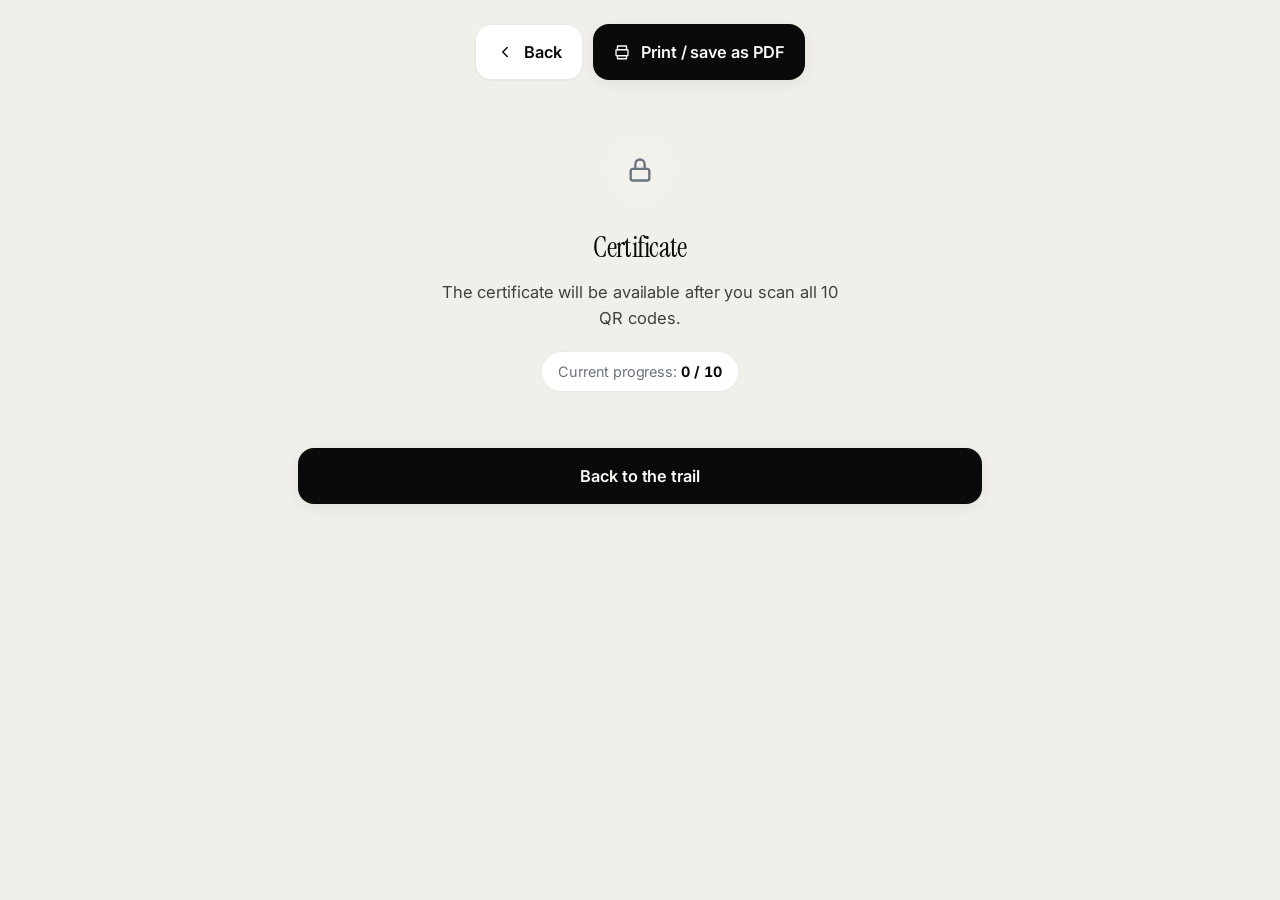
==== certifikat/index.html @ 3f669196 "Add gamification: QR-gated visits, bonus 11th stop, certificate QR-gating - /qr/?c=N now redirects w" ====
<!DOCTYPE html>
<html lang="cs">
<head>
  <meta charset="UTF-8">
  <meta name="viewport" content="width=device-width, initial-scale=1, viewport-fit=cover">
  <meta name="theme-color" content="#1d6d3e">
  <title>Certifikát – Naučná stezka Peliny</title>

  <link rel="preconnect" href="https://fonts.googleapis.com">
  <link rel="preconnect" href="https://fonts.gstatic.com" crossorigin>
  <link href="https://fonts.googleapis.com/css2?family=Inter:wght@400;500;600;700&family=Instrument+Serif&display=swap" rel="stylesheet">

  <link rel="stylesheet" href="../assets/css/style.css">
  <script src="../assets/js/app.js" defer></script>
</head>
<body class="cert-page">

  <div class="cert-actions">
    <a class="btn btn--secondary" id="backLink" href="../">
      <svg width="18" height="18" viewBox="0 0 24 24" fill="none" stroke="currentColor" stroke-width="2" stroke-linecap="round" stroke-linejoin="round" aria-hidden="true"><path d="m15 18-6-6 6-6"/></svg>
      <span id="backLabel">Zpět</span>
    </a>
    <button class="btn btn--primary" id="printBtn" type="button" hidden>
      <svg width="18" height="18" viewBox="0 0 24 24" fill="none" stroke="currentColor" stroke-width="1.8" stroke-linecap="round" stroke-linejoin="round" aria-hidden="true"><path d="M6 9V4h12v5"/><rect x="4" y="9" width="16" height="8" rx="1"/><path d="M6 17v4h12v-4"/></svg>
      <span id="printLabel">Vytisknout</span>
    </button>
  </div>

  <main id="certRoot">
    <p class="loading" id="loadingText"><span class="spinner"></span> Načítám…</p>
  </main>

  <script>
  window.addEventListener('DOMContentLoaded', async () => {
    const App = window.PelinyApp;
    const lang = App.detectLang();
    document.documentElement.lang = lang;
    document.title = App.t(lang, 'certificateTitle') + ' – Peliny';

    document.getElementById('backLabel').textContent = (lang === 'cs' ? 'Zpět' : 'Back');
    document.getElementById('printLabel').textContent = App.t(lang, 'certificatePrint');

    const root = document.getElementById('certRoot');

    try {
      const res = await fetch(App.dataFileUrl(lang, '../'), { cache: 'no-cache' });
      const data = await res.json();
      const allStations = data.stations || [];
      const { main } = App.splitStations(allStations);
      const visited = App.getVisited();
      const done = App.isMainCompleted(allStations, visited);

      if (!done) {
        const visitedCount = main.filter(s => visited.has(s.id)).length;
        root.innerHTML =
          '<div class="locked-screen">' +
            '<div class="locked-screen__icon">' +
              '<svg aria-hidden="true"><use href="#icon-lock"/></svg>' +
            '</div>' +
            '<h1 class="locked-screen__title">' + App.escapeHtml(App.t(lang, 'certificateTitle')) + '</h1>' +
            '<p class="locked-screen__text">' + App.escapeHtml(App.t(lang, 'certificateLocked')) + '</p>' +
            '<div class="locked-screen__progress">' +
              App.escapeHtml(App.t(lang, 'bonusLockedProgress')) + ': <b>' + visitedCount + ' / ' + main.length + '</b>' +
            '</div>' +
            '<div class="actions">' +
              '<a class="btn btn--primary" href="../?lang=' + lang + '">' +
                '<span>' + App.escapeHtml(App.t(lang, 'backToTrail')) + '</span>' +
              '</a>' +
            '</div>' +
          '</div>';
        return;
      }

      document.getElementById('printBtn').hidden = false;

      const name = App.getName();
      const today = new Date();
      const dateStr = today.toLocaleDateString(lang === 'en' ? 'en-GB' : 'cs-CZ', {
        day: 'numeric', month: 'long', year: 'numeric'
      });

      root.innerHTML =
        '<div class="cert" role="document">' +
          '<div class="cert__frame">' +
            '<div class="cert__eyebrow">' + App.escapeHtml(App.t(lang, 'certificateEyebrow')) + '</div>' +
            '<h1 class="cert__title">' + App.escapeHtml(App.t(lang, 'certificateTitle')) + '</h1>' +
            '<p class="cert__body">' + App.escapeHtml(App.t(lang, 'certificateBody1')) + '</p>' +
            '<div class="cert__name" id="certNameWrap">' +
              '<input class="cert__name-input" id="certNameInput" type="text" placeholder="' +
                App.escapeHtml(App.t(lang, 'certificateNamePlaceholder')) + '" value="' + App.escapeHtml(name) + '" autocomplete="name" maxlength="60">' +
            '</div>' +
            '<p class="cert__body">' + App.escapeHtml(App.t(lang, 'certificateBody2')) + '</p>' +
            '<ul class="cert__stations">' +
              main.map(s => '<li>' + App.escapeHtml(s.title) + '</li>').join('') +
            '</ul>' +
            '<div class="cert__meta">' +
              '<div class="cert__meta-item">' + App.escapeHtml(App.t(lang, 'certificateDate')) +
                '<b>' + dateStr + '</b></div>' +
              '<div class="cert__meta-item">' + (lang === 'cs' ? 'Místo' : 'Place') +
                '<b>' + App.escapeHtml(App.t(lang, 'certificatePlace')) + '</b></div>' +
            '</div>' +
          '</div>' +
        '</div>';

      const input = document.getElementById('certNameInput');
      input.addEventListener('input', () => App.setName(input.value));
      input.addEventListener('blur', () => App.setName(input.value));

      document.getElementById('printBtn').addEventListener('click', () => {
        App.setName(input.value);
        window.print();
      });
    } catch (e) {
      root.innerHTML = '<p class="error">' + App.escapeHtml(App.t(lang, 'loadError')) + '</p>';
      console.error(e);
    }
  });
  </script>

  <!-- SVG sprite (minimal for certificate page) -->
  <svg style="position:absolute;width:0;height:0;overflow:hidden" aria-hidden="true">
    <defs>
      <symbol id="icon-lock" viewBox="0 0 24 24" fill="none" stroke="currentColor" stroke-width="2" stroke-linecap="round" stroke-linejoin="round"><rect x="4" y="11" width="16" height="10" rx="2"/><path d="M8 11V7a4 4 0 1 1 8 0v4"/></symbol>
    </defs>
  </svg>
</body>
</html>
---- assets/css/style.css ----
/* ===================================================================
   Naučná stezka Peliny — modern styles
   =================================================================== */

:root {
  --bg:          #fbfaf7;
  --bg-card:     #ffffff;
  --bg-deep:     #f1efe9;
  --fg:          #0a0a0a;
  --fg-dim:      #404040;
  --muted:       #6b7280;
  --hairline:    #ebe9e3;
  --hairline-soft: #f3f1ec;

  --accent:      #1d6d3e;
  --accent-dim:  #164f2d;
  --accent-soft: #e5efe7;

  --amber:       #c58a1a;
  --amber-soft:  #fbf3dc;

  --danger:      #b03a2e;

  --radius-sm:   10px;
  --radius:      16px;
  --radius-lg:   22px;

  --shadow-sm:   0 1px 2px rgba(20, 20, 20, 0.04);
  --shadow:      0 4px 16px rgba(20, 20, 20, 0.06);
  --shadow-lg:   0 12px 32px rgba(20, 20, 20, 0.10);

  --font-sans:   "Inter", system-ui, -apple-system, "Segoe UI", sans-serif;
  --font-serif:  "Instrument Serif", ui-serif, "Iowan Old Style", Georgia, serif;

  --max:         760px;
}

@media (prefers-color-scheme: dark) {
  :root {
    --bg:          #111110;
    --bg-card:     #1b1b19;
    --bg-deep:     #0a0a09;
    --fg:          #f4f2ed;
    --fg-dim:      #c4c1b8;
    --muted:       #8a8680;
    --hairline:    #2a2a27;
    --hairline-soft: #1e1e1c;
    --accent:      #4fa06b;
    --accent-dim:  #69bb85;
    --accent-soft: #1e2e22;
    --amber:       #dda752;
    --amber-soft:  #2d2516;
    --shadow-sm:   0 1px 2px rgba(0, 0, 0, 0.3);
    --shadow:      0 4px 16px rgba(0, 0, 0, 0.4);
    --shadow-lg:   0 12px 32px rgba(0, 0, 0, 0.5);
  }
}

* { box-sizing: border-box; }

html {
  -webkit-text-size-adjust: 100%;
  scroll-behavior: smooth;
}

body {
  margin: 0;
  padding: 0;
  background: var(--bg);
  color: var(--fg);
  font-family: var(--font-sans);
  font-size: 16.5px;
  line-height: 1.6;
  min-height: 100vh;
  display: flex;
  flex-direction: column;
  -webkit-font-smoothing: antialiased;
  -moz-osx-font-smoothing: grayscale;
  letter-spacing: -0.005em;
}

a { color: var(--accent-dim); }

main {
  flex: 1;
  width: 100%;
  max-width: var(--max);
  margin: 0 auto;
  padding: 0 18px 40px;
}

/* ------------------------------------------------------------------ HERO (home) */

.hero {
  position: relative;
  width: 100%;
  aspect-ratio: 5 / 4;
  max-height: 62vh;
  overflow: hidden;
  background: var(--bg-deep);
}

.hero__image {
  position: absolute;
  inset: 0;
  width: 100%;
  height: 100%;
  object-fit: cover;
  object-position: center 35%;
}

.hero__overlay {
  position: absolute;
  inset: 0;
  background: linear-gradient(
    180deg,
    rgba(0, 0, 0, 0) 0%,
    rgba(0, 0, 0, 0.1) 50%,
    rgba(10, 10, 10, 0.78) 100%
  );
}

.hero__content {
  position: absolute;
  left: 0;
  right: 0;
  bottom: 0;
  padding: 28px 20px 30px;
  color: #fff;
  max-width: var(--max);
  margin: 0 auto;
}

.hero__eyebrow {
  display: inline-flex;
  align-items: center;
  gap: 8px;
  font-size: 0.75rem;
  text-transform: uppercase;
  letter-spacing: 0.2em;
  color: rgba(255, 255, 255, 0.8);
  margin-bottom: 10px;
  font-weight: 500;
}

.hero__eyebrow::before {
  content: "";
  width: 20px;
  height: 1px;
  background: currentColor;
}

.hero__title {
  font-family: var(--font-serif);
  font-weight: 400;
  font-size: clamp(2.3rem, 9vw, 3.2rem);
  line-height: 1.04;
  margin: 0 0 8px;
  text-shadow: 0 2px 20px rgba(0, 0, 0, 0.3);
  letter-spacing: -0.02em;
}

.hero__subtitle {
  margin: 0;
  font-size: 1.02rem;
  color: rgba(255, 255, 255, 0.92);
  text-shadow: 0 1px 10px rgba(0, 0, 0, 0.4);
  font-weight: 400;
}

/* ------------------------------------------------------------------ TOPBAR (station) */

.topbar {
  position: sticky;
  top: 0;
  z-index: 10;
  background: color-mix(in oklab, var(--bg) 92%, transparent);
  border-bottom: 1px solid var(--hairline);
  backdrop-filter: saturate(180%) blur(10px);
  -webkit-backdrop-filter: saturate(180%) blur(10px);
}

.topbar__inner {
  max-width: var(--max);
  margin: 0 auto;
  padding: 12px 18px;
  display: flex;
  align-items: center;
  gap: 14px;
}

.topbar__back {
  display: inline-flex;
  align-items: center;
  gap: 6px;
  color: var(--fg);
  text-decoration: none;
  font-weight: 500;
  font-size: 0.94rem;
  padding: 6px 10px 6px 6px;
  margin-left: -6px;
  border-radius: 999px;
  transition: background 0.12s ease;
}

.topbar__back:active { background: var(--hairline-soft); }

.topbar__progress {
  flex: 1;
  display: flex;
  flex-direction: column;
  gap: 5px;
  align-items: flex-end;
  min-width: 0;
  max-width: 200px;
}

.topbar__progress-text {
  font-size: 0.75rem;
  color: var(--muted);
  font-variant-numeric: tabular-nums;
  font-weight: 500;
}

.topbar__progress-bar {
  width: 100%;
  height: 3px;
  background: var(--hairline);
  border-radius: 999px;
  overflow: hidden;
}

.topbar__progress-fill {
  height: 100%;
  background: var(--accent);
  border-radius: 999px;
  transition: width 0.5s cubic-bezier(0.2, 0.6, 0.2, 1);
}

/* ------------------------------------------------------------------ HOME */

.intro {
  font-size: 1.08rem;
  color: var(--fg-dim);
  margin: 24px 0 22px;
  line-height: 1.55;
  max-width: 52ch;
}

.stats {
  display: flex;
  gap: 8px;
  margin: 0 0 28px;
  padding: 0;
  list-style: none;
}

.stats li {
  flex: 1;
  background: var(--bg-card);
  border: 1px solid var(--hairline);
  border-radius: var(--radius);
  padding: 14px 12px;
  text-align: center;
  box-shadow: var(--shadow-sm);
}

.stats__value {
  display: block;
  font-family: var(--font-serif);
  font-size: 1.6rem;
  font-weight: 400;
  color: var(--fg);
  line-height: 1;
  margin-bottom: 4px;
  letter-spacing: -0.02em;
}

.stats__label {
  display: block;
  font-size: 0.72rem;
  color: var(--muted);
  text-transform: uppercase;
  letter-spacing: 0.09em;
  font-weight: 500;
}

.progress-banner {
  margin: 0 0 22px;
  padding: 14px 16px;
  background: var(--accent-soft);
  border-radius: var(--radius);
  display: flex;
  align-items: center;
  gap: 12px;
  font-size: 0.92rem;
  color: var(--accent-dim);
  border: 1px solid color-mix(in oklab, var(--accent) 18%, transparent);
}

.progress-banner__count {
  font-weight: 600;
  font-variant-numeric: tabular-nums;
}

.progress-banner__reset {
  margin-left: auto;
  background: transparent;
  border: none;
  color: var(--accent-dim);
  font-size: 0.85rem;
  text-decoration: underline;
  cursor: pointer;
  padding: 4px 0;
  font-family: inherit;
}

.section-heading {
  font-family: var(--font-serif);
  font-size: 1.4rem;
  font-weight: 400;
  color: var(--fg);
  margin: 30px 0 14px;
  letter-spacing: -0.015em;
}

/* ------------------------------------------------------------------ STATION LIST */

.stations {
  list-style: none;
  padding: 0;
  margin: 0;
  display: flex;
  flex-direction: column;
  gap: 10px;
}

.station-link {
  display: flex;
  align-items: stretch;
  gap: 0;
  background: var(--bg-card);
  border: 1px solid var(--hairline);
  border-radius: var(--radius);
  text-decoration: none;
  color: var(--fg);
  overflow: hidden;
  transition: transform 0.12s ease, box-shadow 0.15s ease;
  box-shadow: var(--shadow-sm);
  padding: 0;
  min-height: 88px;
}

.station-link:hover {
  box-shadow: var(--shadow);
}

.station-link:active {
  transform: scale(0.99);
}

.station-link__thumb {
  flex-shrink: 0;
  width: 88px;
  height: auto;
  position: relative;
  background: var(--bg-deep);
  display: flex;
  align-items: center;
  justify-content: center;
  overflow: hidden;
}

.station-link__thumb img {
  width: 100%;
  height: 100%;
  object-fit: cover;
  display: block;
}

.station-link__thumb--icon {
  background: linear-gradient(135deg, var(--accent) 0%, var(--accent-dim) 100%);
}

.station-link__thumb svg {
  width: 40px;
  height: 40px;
  color: rgba(255, 255, 255, 0.95);
  stroke-width: 1.5;
}

.station-link__num {
  position: absolute;
  top: 8px;
  left: 8px;
  background: rgba(255, 255, 255, 0.96);
  color: var(--fg);
  min-width: 26px;
  height: 26px;
  padding: 0 8px;
  border-radius: 999px;
  font-size: 0.78rem;
  font-weight: 600;
  display: inline-flex;
  align-items: center;
  justify-content: center;
  line-height: 1;
  box-shadow: 0 2px 6px rgba(0, 0, 0, 0.15);
  font-variant-numeric: tabular-nums;
  letter-spacing: 0.02em;
}

.station-link__body {
  flex: 1;
  padding: 14px 14px 14px 16px;
  display: flex;
  flex-direction: column;
  justify-content: center;
  min-width: 0;
}

.station-link__title {
  font-family: var(--font-serif);
  font-size: 1.2rem;
  font-weight: 400;
  margin: 0 0 3px;
  color: var(--fg);
  line-height: 1.2;
  letter-spacing: -0.01em;
}

.station-link__subtitle {
  font-size: 0.86rem;
  color: var(--muted);
  margin: 0;
  line-height: 1.3;
  overflow: hidden;
  text-overflow: ellipsis;
  display: -webkit-box;
  -webkit-line-clamp: 1;
  -webkit-box-orient: vertical;
}

.station-link__arrow {
  align-self: center;
  padding: 0 16px 0 8px;
  color: var(--muted);
  flex-shrink: 0;
  display: flex;
}

.station-link__arrow svg {
  width: 18px;
  height: 18px;
}

/* Visited state */
.station-link.is-visited .station-link__num {
  background: var(--accent);
  color: #fff;
}

.station-link.is-visited .station-link__num svg {
  width: 12px;
  height: 12px;
  stroke-width: 3;
}

.station-link.is-visited .station-link__title {
  color: var(--fg-dim);
}

/* ------------------------------------------------------------------ STATION DETAIL */

.station {
  padding-top: 4px;
}

.station__eyebrow {
  display: inline-flex;
  align-items: center;
  gap: 8px;
  font-size: 0.73rem;
  text-transform: uppercase;
  letter-spacing: 0.16em;
  color: var(--accent-dim);
  font-weight: 600;
  margin-top: 22px;
  margin-bottom: 8px;
}

.station__eyebrow::before {
  content: "";
  width: 16px;
  height: 1px;
  background: currentColor;
}

.station__title {
  font-family: var(--font-serif);
  font-size: clamp(2rem, 7.5vw, 2.8rem);
  font-weight: 400;
  line-height: 1.08;
  margin: 0 0 10px;
  letter-spacing: -0.02em;
  color: var(--fg);
}

.station__subtitle {
  font-size: 1.05rem;
  color: var(--muted);
  margin: 0 0 22px;
}

.station__media {
  margin: 4px -18px 24px;
  background: var(--bg-deep);
  aspect-ratio: 3 / 2;
  overflow: hidden;
  position: relative;
  display: flex;
  align-items: center;
  justify-content: center;
}

.station__media img {
  width: 100%;
  height: 100%;
  object-fit: cover;
  display: block;
}

.station__media--icon {
  background: linear-gradient(135deg, var(--accent) 0%, var(--accent-dim) 100%);
}

.station__media--icon svg {
  width: 26%;
  max-width: 130px;
  height: auto;
  color: rgba(255, 255, 255, 0.94);
  stroke-width: 1.5;
}

.station__text {
  font-size: 1.07rem;
  line-height: 1.65;
  color: var(--fg-dim);
}

.station__text p {
  margin: 0 0 16px;
}

.station__text p:first-of-type {
  font-size: 1.12rem;
  color: var(--fg);
  line-height: 1.55;
  font-weight: 420;
}

.station__text p:last-child {
  margin-bottom: 0;
}

/* ------------------------------------------------------------------ AUDIO PLAYER */

.audio {
  margin: 28px 0;
  padding: 14px 16px;
  background: var(--bg-card);
  border-radius: var(--radius-lg);
  border: 1px solid var(--hairline);
  box-shadow: var(--shadow-sm);
  display: flex;
  align-items: center;
  gap: 14px;
}

.audio__btn {
  flex-shrink: 0;
  width: 54px;
  height: 54px;
  border-radius: 50%;
  background: var(--accent);
  color: #fff;
  border: none;
  display: flex;
  align-items: center;
  justify-content: center;
  cursor: pointer;
  transition: transform 0.1s ease, background 0.15s ease;
  padding: 0;
  box-shadow: 0 4px 12px rgba(29, 109, 62, 0.3);
}

.audio__btn:active { transform: scale(0.94); }
.audio__btn:hover { background: var(--accent-dim); }

.audio__btn svg {
  width: 20px;
  height: 20px;
  margin-left: 2px;
}

.audio__btn[data-state="playing"] svg {
  margin-left: 0;
}

.audio__label {
  flex: 1;
  min-width: 0;
}

.audio__title {
  font-weight: 600;
  color: var(--fg);
  font-size: 0.98rem;
  margin: 0 0 2px;
  display: flex;
  align-items: center;
  gap: 8px;
}

.audio__badge {
  font-size: 0.68rem;
  font-weight: 600;
  background: var(--amber-soft);
  color: var(--amber);
  padding: 2px 7px;
  border-radius: 999px;
  letter-spacing: 0.04em;
  text-transform: uppercase;
}

.audio__hint {
  font-size: 0.83rem;
  color: var(--muted);
  margin: 0;
  font-variant-numeric: tabular-nums;
}

/* ------------------------------------------------------------------ ACTIONS */

.actions {
  display: flex;
  flex-direction: column;
  gap: 10px;
  margin-top: 32px;
}

.btn {
  display: flex;
  align-items: center;
  justify-content: center;
  gap: 10px;
  text-decoration: none;
  padding: 16px 20px;
  border-radius: var(--radius);
  font-size: 1.02rem;
  font-weight: 600;
  min-height: 56px;
  border: none;
  cursor: pointer;
  font-family: inherit;
  line-height: 1.25;
  text-align: center;
  transition: transform 0.1s ease, box-shadow 0.15s ease, background 0.15s ease;
  letter-spacing: -0.005em;
}

.btn:active { transform: translateY(1px); }

.btn--primary {
  background: var(--fg);
  color: var(--bg);
  box-shadow: var(--shadow);
}

.btn--primary:hover {
  background: #2a2a2a;
}

.btn--primary:active {
  background: #000;
}

.btn--secondary {
  background: var(--bg-card);
  color: var(--fg);
  border: 1px solid var(--hairline);
  box-shadow: var(--shadow-sm);
}

.btn--secondary:hover {
  border-color: var(--muted);
}

.btn__content {
  display: flex;
  flex-direction: column;
  align-items: center;
  line-height: 1.2;
}

.btn__meta {
  display: block;
  font-size: 0.76rem;
  font-weight: 500;
  opacity: 0.75;
  margin-top: 2px;
}

.btn svg {
  width: 18px;
  height: 18px;
  flex-shrink: 0;
}

/* ------------------------------------------------------------------ STATES */

.loading,
.error {
  padding: 40px 20px;
  text-align: center;
  color: var(--muted);
  font-size: 0.95rem;
}

.error {
  color: var(--danger);
}

.spinner {
  display: inline-block;
  width: 22px;
  height: 22px;
  border: 2.5px solid var(--hairline);
  border-top-color: var(--accent);
  border-radius: 50%;
  animation: spin 0.7s linear infinite;
  margin-right: 10px;
  vertical-align: -5px;
}

@keyframes spin {
  to { transform: rotate(360deg); }
}

/* ------------------------------------------------------------------ FOOTER */

.site-footer {
  margin-top: auto;
  padding: 32px 20px 40px;
  text-align: center;
  color: var(--muted);
  font-size: 0.82rem;
  border-top: 1px solid var(--hairline);
  background: var(--bg);
}

.site-footer a {
  color: var(--fg-dim);
  text-decoration: none;
  font-weight: 500;
  border-bottom: 1px solid var(--hairline);
  padding-bottom: 1px;
}

.site-footer a:hover {
  color: var(--accent-dim);
  border-bottom-color: var(--accent);
}

.site-footer__row {
  margin: 0 0 4px;
}

.site-footer__row:last-child {
  margin-bottom: 0;
}

/* ------------------------------------------------------------------ BONUS / LOCKED STATES */

.section-heading--bonus {
  display: flex;
  align-items: center;
  gap: 10px;
  margin-top: 36px;
}

.section-heading__badge {
  font-size: 0.68rem;
  font-weight: 700;
  letter-spacing: 0.08em;
  background: var(--amber-soft);
  color: var(--amber);
  padding: 4px 9px;
  border-radius: 999px;
  text-transform: uppercase;
  font-family: var(--font-sans);
}

.station-link--bonus {
  border-color: color-mix(in oklab, var(--amber) 25%, var(--hairline));
  background: linear-gradient(180deg,
    color-mix(in oklab, var(--amber-soft) 55%, var(--bg-card)) 0%,
    var(--bg-card) 60%);
}

.station-link--bonus .station-link__thumb--icon {
  background: linear-gradient(135deg, var(--amber) 0%, #e5a92f 100%);
}

.station-link--bonus .station-link__num {
  background: var(--amber);
  color: #fff;
}

.station-link--locked {
  opacity: 0.78;
  border-style: dashed;
  border-color: var(--hairline);
  background: var(--bg-deep);
  pointer-events: auto;
}

.station-link--locked .station-link__thumb--icon,
.station-link--locked .station-link__thumb img {
  filter: grayscale(0.9) brightness(0.85);
}

.station-link--locked .station-link__thumb--icon {
  background: linear-gradient(135deg, #7a7a7a 0%, #555 100%);
}

.station-link--locked .station-link__title {
  color: var(--muted);
}

.station-link__lock {
  position: absolute;
  top: 6px;
  right: 6px;
  width: 26px;
  height: 26px;
  background: rgba(30, 30, 30, 0.72);
  color: #fff;
  border-radius: 999px;
  display: flex;
  align-items: center;
  justify-content: center;
  backdrop-filter: blur(6px);
}

.station-link__lock svg {
  width: 14px;
  height: 14px;
}

.station-link__badge {
  display: inline-flex;
  align-items: center;
  gap: 4px;
  font-size: 0.67rem;
  font-weight: 700;
  letter-spacing: 0.06em;
  background: var(--amber);
  color: #fff;
  padding: 3px 8px;
  border-radius: 999px;
  margin-top: 4px;
  text-transform: uppercase;
  width: fit-content;
}

.station-link__badge svg {
  width: 11px;
  height: 11px;
}

/* ------------------------------------------------------------------ COMPLETION */

.completion-card {
  margin: 0 0 24px;
  padding: 22px 20px;
  background: linear-gradient(135deg,
    color-mix(in oklab, var(--amber-soft) 80%, var(--bg-card)),
    var(--bg-card));
  border: 1px solid color-mix(in oklab, var(--amber) 25%, var(--hairline));
  border-radius: var(--radius-lg);
  box-shadow: var(--shadow);
  position: relative;
  overflow: hidden;
}

.completion-card::before {
  content: "";
  position: absolute;
  top: -30px; right: -30px;
  width: 120px; height: 120px;
  background: radial-gradient(circle, var(--amber) 0%, transparent 70%);
  opacity: 0.18;
  pointer-events: none;
}

.completion-card__eyebrow {
  display: inline-flex;
  align-items: center;
  gap: 8px;
  font-size: 0.72rem;
  font-weight: 700;
  text-transform: uppercase;
  letter-spacing: 0.12em;
  color: var(--amber);
  margin-bottom: 8px;
}

.completion-card__title {
  font-family: var(--font-serif);
  font-size: 1.4rem;
  font-weight: 400;
  margin: 0 0 6px;
  line-height: 1.2;
  letter-spacing: -0.015em;
}

.completion-card__text {
  font-size: 0.95rem;
  color: var(--fg-dim);
  margin: 0 0 14px;
  line-height: 1.5;
}

.completion-card__actions {
  display: flex;
  flex-wrap: wrap;
  gap: 8px;
}

.completion-card__actions .btn {
  min-height: 44px;
  padding: 10px 16px;
  font-size: 0.92rem;
  flex: 1;
  min-width: 140px;
}

/* ------------------------------------------------------------------ STATION-DETAIL: LOCKED BONUS */

.locked-screen {
  text-align: center;
  padding: 40px 20px 24px;
}

.locked-screen__icon {
  width: 68px;
  height: 68px;
  background: var(--hairline-soft);
  border-radius: 50%;
  display: inline-flex;
  align-items: center;
  justify-content: center;
  margin-bottom: 20px;
  color: var(--muted);
}

.locked-screen__icon svg {
  width: 28px;
  height: 28px;
}

.locked-screen__title {
  font-family: var(--font-serif);
  font-size: 1.8rem;
  font-weight: 400;
  margin: 0 0 10px;
  letter-spacing: -0.02em;
}

.locked-screen__text {
  color: var(--fg-dim);
  max-width: 42ch;
  margin: 0 auto 20px;
  line-height: 1.55;
}

.locked-screen__progress {
  display: inline-block;
  background: var(--bg-card);
  border: 1px solid var(--hairline);
  border-radius: 999px;
  padding: 8px 16px;
  font-size: 0.9rem;
  color: var(--muted);
  margin-bottom: 24px;
}

.locked-screen__progress b {
  color: var(--fg);
  font-variant-numeric: tabular-nums;
}

/* ------------------------------------------------------------------ NEXT-STOP GUIDANCE */

.next-guidance {
  margin: 26px 0 0;
  padding: 18px 18px 16px;
  background: var(--bg-card);
  border: 1px solid var(--hairline);
  border-radius: var(--radius);
  box-shadow: var(--shadow-sm);
}

.next-guidance__title {
  display: flex;
  align-items: center;
  gap: 10px;
  font-family: var(--font-serif);
  font-size: 1.1rem;
  margin: 0 0 6px;
  font-weight: 400;
  letter-spacing: -0.01em;
}

.next-guidance__title svg {
  width: 18px;
  height: 18px;
  color: var(--accent);
}

.next-guidance__text {
  margin: 0 0 14px;
  font-size: 0.94rem;
  color: var(--muted);
  line-height: 1.5;
}

.next-guidance__actions {
  display: flex;
  flex-direction: column;
  gap: 8px;
}

.next-guidance__skip {
  display: block;
  text-align: center;
  color: var(--muted);
  font-size: 0.82rem;
  margin-top: 6px;
  text-decoration: underline;
  padding: 4px;
}

/* ------------------------------------------------------------------ QR NOTE */

.qr-note {
  margin: 12px 0 0;
  padding: 10px 14px;
  border-left: 3px solid var(--amber);
  background: color-mix(in oklab, var(--amber-soft) 35%, var(--bg-card));
  border-radius: var(--radius-sm);
  font-size: 0.86rem;
  color: var(--fg-dim);
  line-height: 1.5;
}

.qr-note--muted {
  border-color: var(--hairline);
  background: var(--bg-card);
  color: var(--muted);
}

/* ------------------------------------------------------------------ TOAST */

.toast-host {
  position: fixed;
  left: 0;
  right: 0;
  bottom: calc(20px + env(safe-area-inset-bottom));
  display: flex;
  flex-direction: column;
  align-items: center;
  gap: 8px;
  pointer-events: none;
  z-index: 50;
  padding: 0 20px;
}

.toast {
  display: inline-flex;
  align-items: center;
  gap: 10px;
  background: var(--accent);
  color: #fff;
  padding: 12px 18px;
  border-radius: 999px;
  box-shadow: var(--shadow-lg);
  font-size: 0.92rem;
  font-weight: 500;
  opacity: 0;
  transform: translateY(12px);
  transition: opacity 0.3s ease, transform 0.3s cubic-bezier(0.2, 0.7, 0.2, 1);
  pointer-events: auto;
  max-width: 420px;
}

.toast.is-visible {
  opacity: 1;
  transform: translateY(0);
}

.toast--warn {
  background: var(--amber);
}

/* ------------------------------------------------------------------ LANG SWITCH */

.lang-switch {
  display: inline-flex;
  gap: 2px;
  padding: 3px;
  border-radius: 999px;
  font-size: 0.72rem;
  font-weight: 600;
  letter-spacing: 0.06em;
}

.lang-switch a {
  padding: 6px 11px;
  color: inherit;
  text-decoration: none;
  border-radius: 999px;
  line-height: 1;
  transition: background 0.15s ease;
}

.lang-switch--hero {
  position: absolute;
  top: max(14px, env(safe-area-inset-top));
  right: 14px;
  z-index: 5;
  background: rgba(255, 255, 255, 0.14);
  border: 1px solid rgba(255, 255, 255, 0.28);
  -webkit-backdrop-filter: blur(14px);
  backdrop-filter: blur(14px);
  color: #fff;
}

.lang-switch--hero a.is-active {
  background: rgba(255, 255, 255, 0.95);
  color: var(--fg);
}

.lang-switch--topbar {
  background: var(--hairline-soft);
  flex-shrink: 0;
  color: var(--muted);
}

.lang-switch--topbar a.is-active {
  background: var(--bg-card);
  color: var(--fg);
  box-shadow: var(--shadow-sm);
}

/* ------------------------------------------------------------------ UTIL */

.sr-only {
  position: absolute;
  width: 1px; height: 1px;
  padding: 0; margin: -1px;
  overflow: hidden;
  clip: rect(0, 0, 0, 0);
  white-space: nowrap;
  border: 0;
}

@media print {
  .topbar, .actions, .audio, .site-footer, .next-guidance, .lang-switch { display: none; }
  body { background: #fff; color: #000; }
}

/* ------------------------------------------------------------------ CERTIFICATE */

.cert-page {
  min-height: 100vh;
  background: var(--bg-deep);
  padding: 24px 16px 40px;
}

.cert-actions {
  max-width: 720px;
  margin: 0 auto 16px;
  display: flex;
  justify-content: space-between;
  gap: 10px;
  flex-wrap: wrap;
}

.cert {
  max-width: 720px;
  margin: 0 auto;
  background: #fffef9;
  color: #1a1a1a;
  border: 1px solid #d9cfb0;
  border-radius: 8px;
  padding: 48px 36px 56px;
  box-shadow: 0 10px 30px rgba(0, 0, 0, 0.15);
  position: relative;
  text-align: center;
  font-family: var(--font-serif);
}

.cert::before,
.cert::after {
  content: "";
  position: absolute;
  left: 16px;
  right: 16px;
  height: 3px;
  background: linear-gradient(90deg,
    transparent 0, var(--amber) 10%, var(--amber) 90%, transparent 100%);
}

.cert::before { top: 16px; }
.cert::after  { bottom: 16px; }

.cert__frame {
  border: 1px solid #dcd0a8;
  padding: 36px 28px;
  border-radius: 4px;
}

.cert__eyebrow {
  font-family: var(--font-sans);
  font-size: 0.72rem;
  text-transform: uppercase;
  letter-spacing: 0.3em;
  color: var(--amber);
  font-weight: 600;
  margin-bottom: 16px;
}

.cert__title {
  font-size: clamp(2rem, 7vw, 2.8rem);
  font-weight: 400;
  letter-spacing: -0.015em;
  margin: 0 0 24px;
  line-height: 1.1;
}

.cert__body {
  font-family: var(--font-sans);
  font-size: 1.02rem;
  color: #2a2a2a;
  line-height: 1.55;
  margin: 0 0 18px;
}

.cert__name {
  font-family: var(--font-serif);
  font-size: clamp(1.6rem, 5vw, 2rem);
  font-weight: 400;
  margin: 18px 0;
  color: #0a0a0a;
  letter-spacing: -0.01em;
  min-height: 2.2em;
  line-height: 1.2;
  padding: 6px 10px;
  border-bottom: 1.5px solid #c7b682;
  display: inline-block;
  min-width: 60%;
}

.cert__name-input {
  font-family: var(--font-serif);
  font-size: clamp(1.4rem, 4.8vw, 1.8rem);
  font-weight: 400;
  border: none;
  border-bottom: 1.5px dashed #c7b682;
  background: transparent;
  text-align: center;
  padding: 4px 10px;
  width: 80%;
  color: #0a0a0a;
  letter-spacing: -0.01em;
}

.cert__name-input:focus {
  outline: none;
  border-bottom-color: var(--amber);
}

.cert__meta {
  display: flex;
  justify-content: space-around;
  gap: 16px;
  font-family: var(--font-sans);
  font-size: 0.85rem;
  color: #555;
  margin-top: 28px;
  padding-top: 20px;
  border-top: 1px solid #e3d9b8;
  flex-wrap: wrap;
}

.cert__meta-item b {
  display: block;
  color: #0a0a0a;
  font-weight: 600;
  font-size: 0.92rem;
  margin-top: 2px;
}

.cert__stations {
  list-style: none;
  padding: 0;
  margin: 24px 0 0;
  display: grid;
  grid-template-columns: repeat(2, 1fr);
  gap: 4px 16px;
  text-align: left;
  font-family: var(--font-sans);
  font-size: 0.82rem;
  color: #555;
}

.cert__stations li::before {
  content: "✓ ";
  color: var(--amber);
  font-weight: 700;
}

@media (max-width: 520px) {
  .cert { padding: 30px 18px 38px; }
  .cert__frame { padding: 24px 14px; }
  .cert__stations { grid-template-columns: 1fr; }
}

@media print {
  .cert-page { background: #fff; padding: 0; }
  .cert-actions { display: none; }
  .cert { box-shadow: none; border: 1px solid #aaa; }
  @page { margin: 12mm; }
}

/* Prefer reduced motion */
@media (prefers-reduced-motion: reduce) {
  * { transition: none !important; animation: none !important; }
}
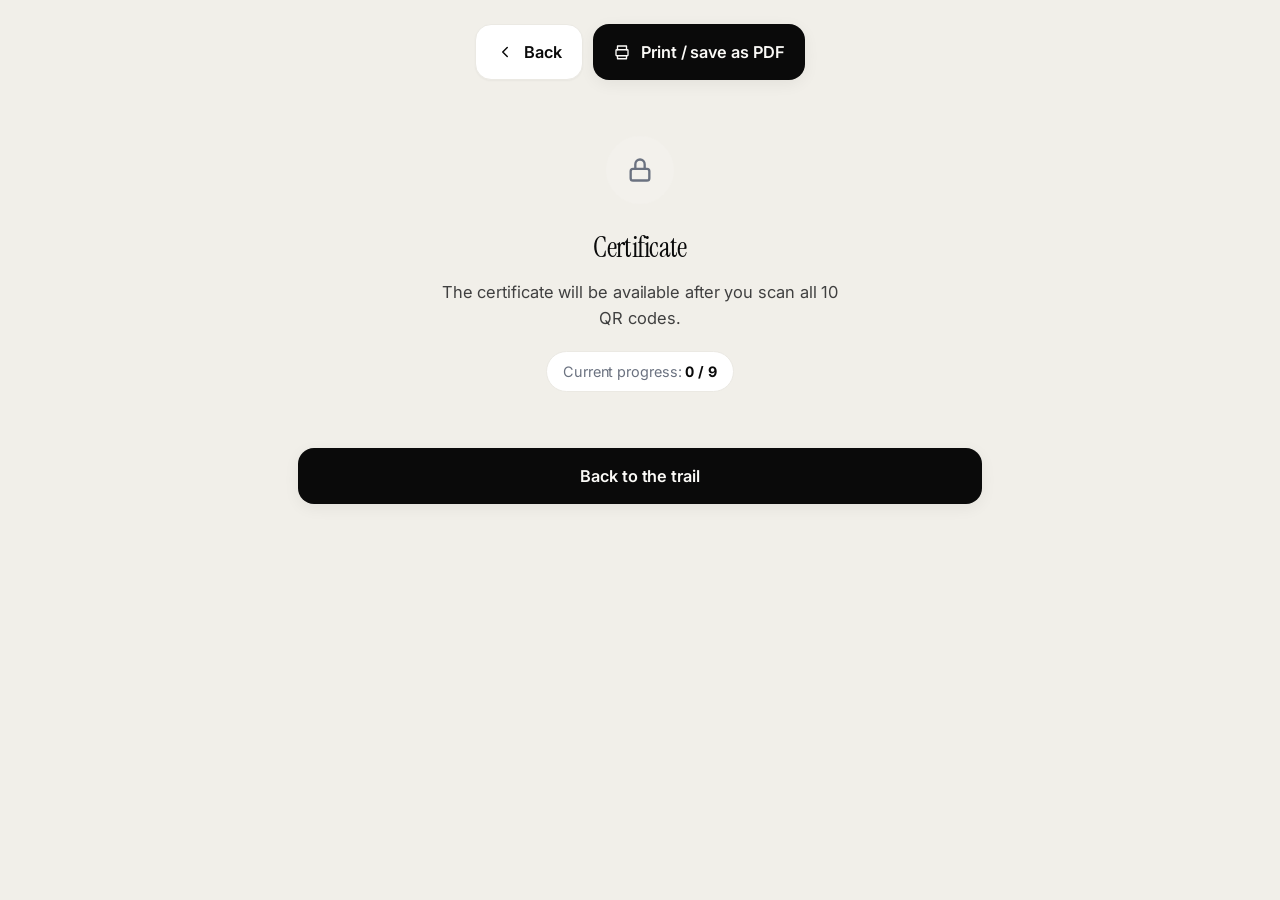
==== commit 54c9496b: "Add PWA: manifest, service worker, install UX, offline cache - manifest.json with 192/512 icons + ma" ====
--- a/certifikat/index.html
+++ b/certifikat/index.html
@@ -9,6 +9,12 @@
   <link rel="preconnect" href="https://fonts.googleapis.com">
   <link rel="preconnect" href="https://fonts.gstatic.com" crossorigin>
   <link href="https://fonts.googleapis.com/css2?family=Inter:wght@400;500;600;700&family=Instrument+Serif&display=swap" rel="stylesheet">
+
+  <link rel="manifest" href="../manifest.json">
+  <link rel="apple-touch-icon" href="../assets/icons/apple-touch-icon.png">
+  <meta name="apple-mobile-web-app-capable" content="yes">
+  <meta name="apple-mobile-web-app-status-bar-style" content="default">
+  <meta name="apple-mobile-web-app-title" content="Peliny">
 
   <link rel="stylesheet" href="../assets/css/style.css">
   <script src="../assets/js/app.js" defer></script>
--- a/assets/css/style.css
+++ b/assets/css/style.css
@@ -168,6 +168,29 @@
   font-weight: 400;
 }
 
+.hero__credit {
+  position: absolute;
+  right: 10px;
+  bottom: 6px;
+  font-size: 0.68rem;
+  color: rgba(255, 255, 255, 0.72);
+  text-shadow: 0 1px 3px rgba(0, 0, 0, 0.6);
+  z-index: 3;
+  padding: 2px 4px;
+  letter-spacing: 0.01em;
+}
+
+.hero__credit a {
+  color: inherit;
+  text-decoration: none;
+  border-bottom: 1px dotted rgba(255, 255, 255, 0.4);
+}
+
+.hero__credit a:hover {
+  color: #fff;
+  border-bottom-color: #fff;
+}
+
 /* ------------------------------------------------------------------ TOPBAR (station) */
 
 .topbar {
@@ -561,6 +584,215 @@
 
 .station__text p:last-child {
   margin-bottom: 0;
+}
+
+/* ------------------------------------------------------------------ GALLERY (top carousel) */
+
+.station__gallery {
+  position: relative;
+  margin: 4px -18px 24px;
+  background: var(--bg-deep);
+  aspect-ratio: 3 / 2;
+  overflow: hidden;
+}
+
+/* Fallback for browsers without aspect-ratio support (older Safari/FF) */
+@supports not (aspect-ratio: 3/2) {
+  .station__gallery { padding-top: 66.666%; position: relative; height: 0; }
+  .station__gallery-scroll { position: absolute; inset: 0; }
+}
+
+.station__gallery-scroll {
+  width: 100%;
+  height: 100%;
+  display: flex;
+  overflow-x: auto;
+  overflow-y: hidden;
+  scroll-snap-type: x mandatory;
+  scrollbar-width: none;
+  -webkit-overflow-scrolling: touch;
+}
+
+.station__gallery-scroll::-webkit-scrollbar { display: none; }
+
+.station__gallery-item {
+  flex: 0 0 100%;
+  width: 100%;
+  height: 100%;
+  scroll-snap-align: start;
+  position: relative;
+}
+
+.station__gallery-item img {
+  width: 100%;
+  height: 100%;
+  object-fit: cover;
+  display: block;
+  cursor: zoom-in;
+}
+
+.station__gallery-caption {
+  position: absolute;
+  left: 16px;
+  right: 16px;
+  bottom: 34px;
+  color: rgba(255, 255, 255, 0.96);
+  font-size: 0.85rem;
+  line-height: 1.35;
+  text-shadow: 0 1px 8px rgba(0, 0, 0, 0.85);
+  padding: 0;
+  max-height: 3em;
+  overflow: hidden;
+  text-overflow: ellipsis;
+  display: -webkit-box;
+  -webkit-line-clamp: 2;
+  -webkit-box-orient: vertical;
+  pointer-events: none;
+}
+
+.station__gallery-dots {
+  position: absolute;
+  left: 0;
+  right: 0;
+  bottom: 10px;
+  display: flex;
+  justify-content: center;
+  gap: 7px;
+  pointer-events: none;
+}
+
+.station__gallery-dot {
+  width: 7px;
+  height: 7px;
+  border-radius: 50%;
+  background: rgba(255, 255, 255, 0.55);
+  border: none;
+  padding: 0;
+  transition: background 0.2s ease, transform 0.2s ease;
+  pointer-events: auto;
+  cursor: pointer;
+  box-shadow: 0 1px 3px rgba(0, 0, 0, 0.4);
+}
+
+.station__gallery-dot.is-active {
+  background: #fff;
+  transform: scale(1.25);
+}
+
+/* ------------------------------------------------------------------ INLINE FIG */
+
+.station__inline-fig {
+  margin: 20px -18px 24px;
+  padding: 0;
+}
+
+.station__inline-fig img {
+  width: 100%;
+  max-height: 58vh;
+  object-fit: cover;
+  display: block;
+  cursor: zoom-in;
+}
+
+.station__inline-fig figcaption {
+  padding: 8px 18px 0;
+  font-size: 0.88rem;
+  color: var(--muted);
+  font-style: italic;
+  line-height: 1.4;
+}
+
+/* ------------------------------------------------------------------ LIGHTBOX */
+
+.lightbox {
+  position: fixed;
+  inset: 0;
+  z-index: 100;
+  background: rgba(0, 0, 0, 0.94);
+  display: flex;
+  align-items: center;
+  justify-content: center;
+  padding: env(safe-area-inset-top) 16px env(safe-area-inset-bottom);
+  animation: fadeIn 0.2s ease;
+}
+
+.lightbox__img {
+  max-width: 100%;
+  max-height: 100%;
+  object-fit: contain;
+  user-select: none;
+  -webkit-user-select: none;
+  -webkit-touch-callout: none;
+}
+
+.lightbox__close {
+  position: absolute;
+  top: max(14px, env(safe-area-inset-top));
+  right: 14px;
+  width: 44px;
+  height: 44px;
+  border: none;
+  background: rgba(0, 0, 0, 0.5);
+  color: #fff;
+  border-radius: 50%;
+  cursor: pointer;
+  font-size: 1.3rem;
+  line-height: 1;
+  display: flex;
+  align-items: center;
+  justify-content: center;
+  -webkit-tap-highlight-color: transparent;
+}
+
+.lightbox__nav {
+  position: absolute;
+  top: 50%;
+  transform: translateY(-50%);
+  background: rgba(0, 0, 0, 0.5);
+  color: #fff;
+  border: none;
+  width: 46px;
+  height: 46px;
+  border-radius: 50%;
+  cursor: pointer;
+  font-size: 1.5rem;
+  line-height: 1;
+  display: flex;
+  align-items: center;
+  justify-content: center;
+  padding: 0;
+}
+
+.lightbox__prev { left: 14px; }
+.lightbox__next { right: 14px; }
+
+.lightbox__caption {
+  position: absolute;
+  left: 20px;
+  right: 20px;
+  bottom: max(58px, calc(env(safe-area-inset-bottom) + 58px));
+  color: #fff;
+  text-align: center;
+  font-size: 0.9rem;
+  line-height: 1.45;
+  text-shadow: 0 2px 10px rgba(0, 0, 0, 0.9);
+}
+
+.lightbox__counter {
+  position: absolute;
+  bottom: max(20px, env(safe-area-inset-bottom));
+  left: 0; right: 0;
+  text-align: center;
+  color: rgba(255, 255, 255, 0.72);
+  font-size: 0.78rem;
+  font-variant-numeric: tabular-nums;
+  letter-spacing: 0.08em;
+}
+
+@media (max-width: 480px) {
+  .lightbox__nav { width: 40px; height: 40px; font-size: 1.3rem; }
+  .lightbox__prev { left: 8px; }
+  .lightbox__next { right: 8px; }
 }
 
 /* ------------------------------------------------------------------ AUDIO PLAYER */
@@ -696,6 +928,110 @@
   border-color: var(--muted);
 }
 
+.btn--mapy {
+  background: var(--bg-card);
+  color: var(--fg);
+  border: 1px solid var(--hairline);
+  box-shadow: var(--shadow-sm);
+  gap: 8px;
+}
+
+.btn--mapy:hover {
+  border-color: var(--muted);
+}
+
+.btn__mapy-logo {
+  height: 16px;
+  width: auto;
+  flex-shrink: 0;
+  vertical-align: middle;
+}
+
+@media (prefers-color-scheme: dark) {
+  .btn__mapy-logo {
+    filter: invert(1) hue-rotate(180deg);
+  }
+}
+
+.btn--scan {
+  background: var(--accent);
+  color: #fff;
+  border: none;
+  box-shadow: 0 4px 14px rgba(29, 109, 62, 0.28);
+  gap: 8px;
+}
+
+.btn--scan:hover {
+  background: var(--accent-dim);
+}
+
+/* ------------------------------------------------------------------ FAB (Scan QR) */
+
+.fab-scan {
+  position: fixed;
+  right: 18px;
+  bottom: max(18px, env(safe-area-inset-bottom));
+  width: 58px;
+  height: 58px;
+  border-radius: 50%;
+  background: var(--accent);
+  color: #fff;
+  border: none;
+  box-shadow:
+    0 10px 28px rgba(29, 109, 62, 0.35),
+    0 2px 6px rgba(29, 109, 62, 0.2);
+  display: flex;
+  align-items: center;
+  justify-content: center;
+  z-index: 30;
+  cursor: pointer;
+  padding: 0;
+  transition: transform 0.12s ease, background 0.15s ease, box-shadow 0.15s ease;
+  -webkit-tap-highlight-color: transparent;
+}
+
+.fab-scan svg {
+  width: 26px;
+  height: 26px;
+}
+
+.fab-scan:hover {
+  background: var(--accent-dim);
+  box-shadow: 0 14px 32px rgba(29, 109, 62, 0.42);
+}
+
+.fab-scan:active {
+  transform: scale(0.94);
+}
+
+.fab-scan__label {
+  position: absolute;
+  right: calc(100% + 10px);
+  top: 50%;
+  transform: translateY(-50%);
+  background: var(--fg);
+  color: var(--bg);
+  font-size: 0.82rem;
+  font-weight: 500;
+  padding: 6px 10px;
+  border-radius: 999px;
+  white-space: nowrap;
+  pointer-events: none;
+  opacity: 0;
+  transition: opacity 0.2s ease, transform 0.2s ease;
+}
+
+.fab-scan:hover .fab-scan__label {
+  opacity: 1;
+}
+
+@media (max-width: 480px) {
+  .fab-scan__label { display: none; }
+}
+
+/* Hide FAB during printing */
+@media print { .fab-scan { display: none; } }
+
 .btn__content {
   display: flex;
   flex-direction: column;
@@ -778,6 +1114,161 @@
 
 .site-footer__row:last-child {
   margin-bottom: 0;
+}
+
+.site-footer__install {
+  max-width: 360px;
+  margin: 0 auto 22px;
+  padding: 16px 18px 14px;
+  background: var(--bg-card);
+  border: 1px solid var(--hairline);
+  border-radius: var(--radius);
+  text-align: center;
+}
+
+.site-footer__install-label {
+  font-size: 0.88rem;
+  font-weight: 600;
+  color: var(--fg);
+  margin-bottom: 10px;
+}
+
+.site-footer__install-icons {
+  display: flex;
+  justify-content: center;
+  gap: 8px;
+  margin-bottom: 8px;
+}
+
+.site-footer__install-btn {
+  display: inline-flex;
+  align-items: center;
+  gap: 7px;
+  padding: 9px 14px;
+  background: var(--fg);
+  color: var(--bg);
+  border: none;
+  border-radius: 999px;
+  font-family: inherit;
+  font-size: 0.88rem;
+  font-weight: 500;
+  cursor: pointer;
+  transition: transform 0.12s ease, background 0.15s ease;
+  -webkit-tap-highlight-color: transparent;
+}
+
+.site-footer__install-btn:hover { background: #2a2a2a; }
+.site-footer__install-btn:active { transform: scale(0.97); }
+
+.site-footer__install-btn svg {
+  width: 18px;
+  height: 18px;
+  flex-shrink: 0;
+}
+
+.site-footer__install-hint {
+  font-size: 0.78rem;
+  color: var(--muted);
+  line-height: 1.4;
+}
+
+/* ------------------------------------------------------------------ INSTALL MODAL */
+
+.install-modal {
+  position: fixed;
+  inset: 0;
+  z-index: 100;
+  background: rgba(0, 0, 0, 0.55);
+  display: flex;
+  align-items: center;
+  justify-content: center;
+  padding: 20px;
+  animation: fadeIn 0.2s ease;
+  -webkit-backdrop-filter: blur(4px);
+  backdrop-filter: blur(4px);
+}
+
+.install-modal__inner {
+  background: var(--bg-card);
+  color: var(--fg);
+  border-radius: var(--radius-lg);
+  padding: 26px 24px 22px;
+  max-width: 400px;
+  width: 100%;
+  box-shadow: var(--shadow-lg);
+}
+
+.install-modal__title {
+  font-family: var(--font-serif);
+  font-size: 1.4rem;
+  font-weight: 400;
+  margin: 0 0 16px;
+  letter-spacing: -0.015em;
+}
+
+.install-modal__steps {
+  margin: 0 0 14px;
+  padding-left: 0;
+  font-size: 0.96rem;
+  line-height: 1.6;
+  list-style: none;
+  counter-reset: step;
+}
+
+.install-modal__steps li {
+  padding: 6px 0;
+}
+
+.install-modal__steps b {
+  font-weight: 600;
+  color: var(--fg);
+}
+
+.install-modal__hint {
+  font-size: 0.86rem;
+  color: var(--muted);
+  margin: 12px 0 14px;
+  line-height: 1.5;
+  padding: 10px 12px;
+  background: var(--bg-deep);
+  border-radius: var(--radius-sm);
+}
+
+.install-modal__close {
+  display: block;
+  width: 100%;
+  background: var(--fg);
+  color: var(--bg);
+  padding: 12px 18px;
+  border: none;
+  border-radius: var(--radius);
+  font-family: inherit;
+  font-weight: 600;
+  font-size: 0.98rem;
+  cursor: pointer;
+  min-height: 48px;
+  margin-top: 8px;
+}
+
+.install-modal__close:hover { background: #2a2a2a; }
+
+.site-footer__partners {
+  display: flex;
+  flex-wrap: wrap;
+  justify-content: center;
+  align-items: center;
+  gap: 6px 10px;
+  margin: 0 0 14px;
+  font-size: 0.88rem;
+  font-weight: 500;
+}
+
+.site-footer__partners a {
+  color: var(--fg-dim);
+}
+
+.site-footer__sep {
+  color: var(--muted);
 }
 
 /* ------------------------------------------------------------------ BONUS / LOCKED STATES */
@@ -946,6 +1437,165 @@
   min-width: 140px;
 }
 
+.completion-card__reset {
+  display: block;
+  margin-top: 12px;
+  text-align: center;
+  font-size: 0.82rem;
+  color: var(--muted);
+  text-decoration: underline;
+  background: transparent;
+  border: none;
+  cursor: pointer;
+  font-family: inherit;
+  width: 100%;
+  padding: 4px 0;
+}
+
+.completion-card__reset:hover { color: var(--fg); }
+
+/* ------------------------------------------------------------------ INLINE SCAN CTA */
+
+.inline-scan {
+  margin: 18px 0 22px;
+  text-align: center;
+}
+
+.btn-inline-scan {
+  display: inline-flex;
+  align-items: center;
+  gap: 10px;
+  padding: 12px 20px;
+  background: var(--accent);
+  color: #fff;
+  border: none;
+  border-radius: 999px;
+  font-family: inherit;
+  font-size: 0.96rem;
+  font-weight: 600;
+  cursor: pointer;
+  box-shadow: 0 4px 14px rgba(29, 109, 62, 0.28);
+  transition: transform 0.12s ease, background 0.15s ease, box-shadow 0.15s ease;
+  -webkit-tap-highlight-color: transparent;
+  letter-spacing: -0.005em;
+}
+
+.btn-inline-scan:hover {
+  background: var(--accent-dim);
+  box-shadow: 0 6px 18px rgba(29, 109, 62, 0.35);
+}
+
+.btn-inline-scan:active {
+  transform: scale(0.97);
+}
+
+.btn-inline-scan svg {
+  width: 20px;
+  height: 20px;
+  flex-shrink: 0;
+}
+
+/* ------------------------------------------------------------------ HOME TRAIL MAP CTA */
+
+.trail-map-cta {
+  display: flex;
+  align-items: center;
+  justify-content: center;
+  gap: 10px;
+  padding: 14px 18px;
+  background: var(--bg-card);
+  color: var(--fg);
+  border: 1px solid var(--hairline);
+  border-radius: var(--radius);
+  box-shadow: var(--shadow-sm);
+  text-decoration: none;
+  font-weight: 500;
+  font-size: 0.96rem;
+  margin: 0 0 22px;
+}
+
+.trail-map-cta:hover { border-color: var(--muted); }
+
+.trail-map-cta svg {
+  width: 20px;
+  height: 20px;
+  color: var(--accent);
+  flex-shrink: 0;
+}
+
+.trail-map-cta__logo {
+  height: 16px;
+  width: auto;
+  flex-shrink: 0;
+  vertical-align: middle;
+}
+
+@media (prefers-color-scheme: dark) {
+  .trail-map-cta__logo { filter: invert(1) hue-rotate(180deg); }
+}
+
+/* ------------------------------------------------------------------ REVISIT BANNER */
+
+.revisit-banner {
+  margin: 14px 0 22px;
+  padding: 16px 18px 14px;
+  background: linear-gradient(180deg,
+    color-mix(in oklab, var(--amber-soft) 85%, var(--bg-card)),
+    var(--bg-card));
+  border: 1px solid color-mix(in oklab, var(--amber) 30%, var(--hairline));
+  border-radius: var(--radius);
+  box-shadow: var(--shadow-sm);
+  animation: banner-in 0.35s cubic-bezier(0.2, 0.7, 0.2, 1);
+}
+
+@keyframes banner-in {
+  from { opacity: 0; transform: translateY(-6px); }
+  to   { opacity: 1; transform: translateY(0); }
+}
+
+.revisit-banner__title {
+  display: flex;
+  align-items: center;
+  gap: 10px;
+  font-family: var(--font-serif);
+  font-weight: 400;
+  font-size: 1.25rem;
+  margin: 0 0 4px;
+  color: var(--fg);
+  letter-spacing: -0.01em;
+}
+
+.revisit-banner__title svg {
+  width: 22px;
+  height: 22px;
+  color: var(--amber);
+  flex-shrink: 0;
+}
+
+.revisit-banner__body {
+  margin: 0 0 14px;
+  color: var(--fg-dim);
+  font-size: 0.96rem;
+  line-height: 1.5;
+}
+
+.revisit-banner__body b {
+  color: var(--fg);
+  font-weight: 600;
+}
+
+.revisit-banner__actions {
+  display: flex;
+  flex-direction: column;
+  gap: 8px;
+}
+
+.revisit-banner__actions .btn {
+  min-height: 48px;
+  padding: 12px 16px;
+  font-size: 0.96rem;
+}
+
 /* ------------------------------------------------------------------ STATION-DETAIL: LOCKED BONUS */
 
 .locked-screen {
@@ -1069,6 +1719,97 @@
   border-color: var(--hairline);
   background: var(--bg-card);
   color: var(--muted);
+}
+
+/* ------------------------------------------------------------------ SCANNER MODAL */
+
+.scanner-modal {
+  position: fixed;
+  inset: 0;
+  z-index: 100;
+  background: rgba(0, 0, 0, 0.88);
+  display: flex;
+  align-items: center;
+  justify-content: center;
+  padding: env(safe-area-inset-top) 16px env(safe-area-inset-bottom);
+  animation: fadeIn 0.2s ease;
+}
+
+@keyframes fadeIn {
+  from { opacity: 0; }
+  to   { opacity: 1; }
+}
+
+.scanner-modal__inner {
+  background: var(--bg-card);
+  color: var(--fg);
+  border-radius: var(--radius-lg);
+  max-width: 480px;
+  width: 100%;
+  padding: 24px 20px 20px;
+  position: relative;
+  box-shadow: var(--shadow-lg);
+}
+
+.scanner-modal__close {
+  position: absolute;
+  top: 10px;
+  right: 10px;
+  width: 36px;
+  height: 36px;
+  border-radius: 50%;
+  background: var(--hairline-soft);
+  border: none;
+  cursor: pointer;
+  font-size: 1.2rem;
+  line-height: 1;
+  color: var(--fg);
+  display: flex;
+  align-items: center;
+  justify-content: center;
+}
+
+.scanner-modal__title {
+  font-family: var(--font-serif);
+  font-size: 1.4rem;
+  font-weight: 400;
+  margin: 0 0 14px;
+  letter-spacing: -0.015em;
+}
+
+.scanner-modal__reader {
+  width: 100%;
+  max-width: 320px;
+  margin: 0 auto 14px;
+  border-radius: var(--radius);
+  overflow: hidden;
+  background: #000;
+  aspect-ratio: 1 / 1;
+}
+
+.scanner-modal__reader video {
+  width: 100% !important;
+  height: 100% !important;
+  object-fit: cover;
+}
+
+.scanner-modal__hint {
+  font-size: 0.9rem;
+  color: var(--muted);
+  text-align: center;
+  margin: 0 0 8px;
+}
+
+.scanner-modal__status {
+  font-size: 0.85rem;
+  color: var(--muted);
+  text-align: center;
+  margin: 0;
+  min-height: 1.3em;
+}
+
+.scanner-modal__status--error {
+  color: var(--danger);
 }
 
 /* ------------------------------------------------------------------ TOAST */
